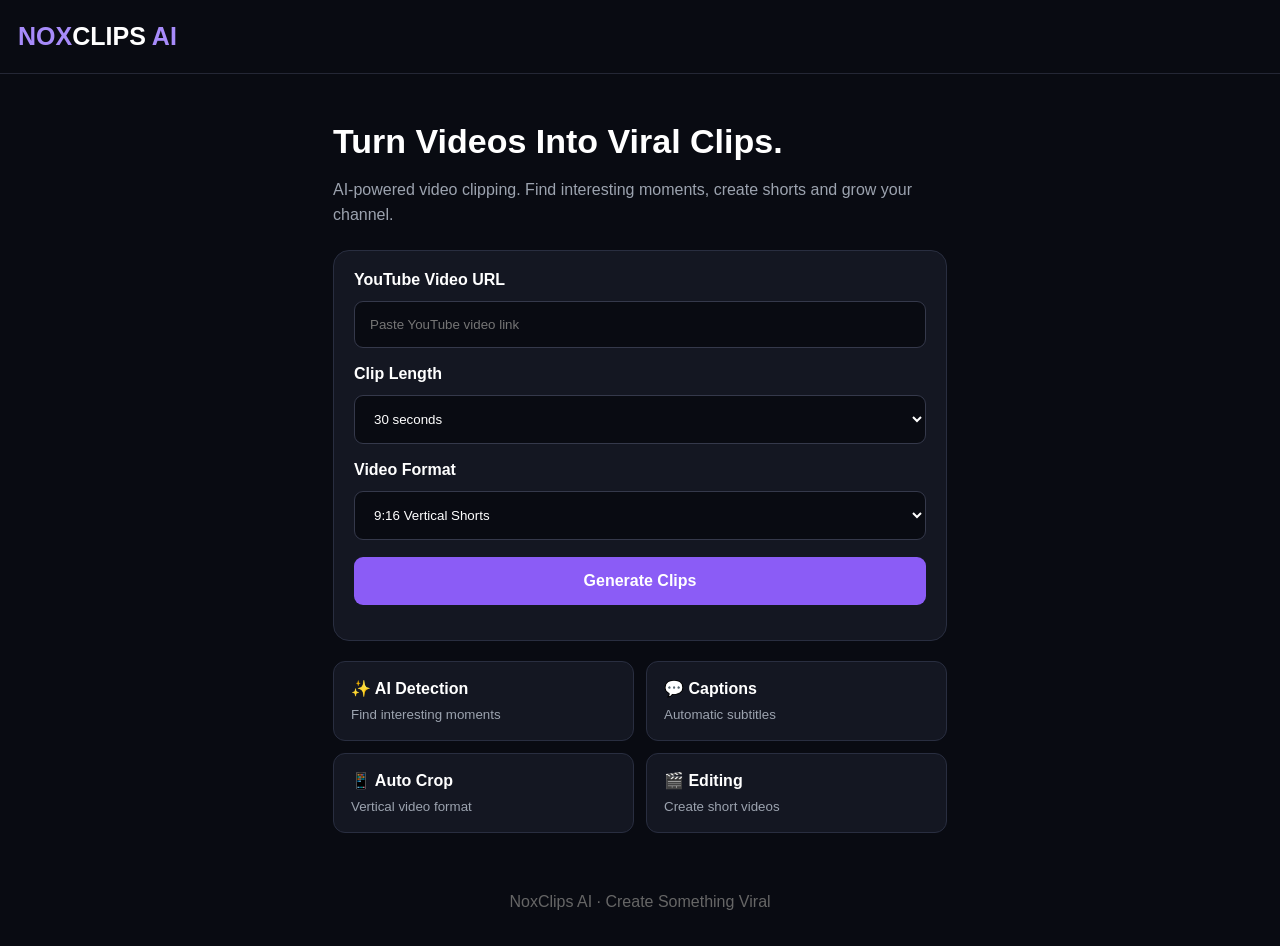
==== index.html @ 0de8fd4d "Create index.html" ====
<!DOCTYPE html>
<html lang="en">
<head>
<meta charset="UTF-8">
<meta name="viewport" content="width=device-width, initial-scale=1.0">
<title>NoxClips AI</title>
<style>
*{box-sizing:border-box}
body{margin:0;background:#090b12;color:#fff;font-family:Arial,sans-serif}
header{padding:22px 18px;border-bottom:1px solid #242735}
.logo{font-size:25px;font-weight:900;color:#a78bfa}
.logo span{color:white}
main{max-width:650px;margin:auto;padding:25px 18px}
h1{font-size:34px;margin-bottom:8px}
p{color:#9ca3af;line-height:1.6}
.card{background:#141722;border:1px solid #292e40;padding:20px;border-radius:16px;margin-top:22px}
label{display:block;margin-bottom:12px;font-weight:bold}
input,select{width:100%;padding:15px;background:#090b12;border:1px solid #35394b;border-radius:9px;color:white;margin-bottom:17px}
button{width:100%;padding:15px;border:0;border-radius:9px;background:#8b5cf6;color:white;font-size:16px;font-weight:bold}
button:active{opacity:.8}
.features{display:grid;grid-template-columns:1fr 1fr;gap:12px;margin-top:20px}
.feature{background:#141722;padding:17px;border-radius:12px;border:1px solid #292e40}
.feature b{display:block;margin-bottom:7px}
.feature small{color:#9ca3af}
#status{margin-top:15px;color:#a78bfa}
footer{text-align:center;color:#666;padding:35px}
</style>
</head>
<body>
<header><div class="logo">NOX<span>CLIPS</span> AI</div></header>
<main>
<h1>Turn Videos Into Viral Clips.</h1>
<p>AI-powered video clipping. Find interesting moments, create shorts and grow your channel.</p>

<div class="card">
<label>YouTube Video URL</label>
<input id="video" type="url" placeholder="Paste YouTube video link">

<label>Clip Length</label>
<select id="length">
<option>30 seconds</option>
<option>45 seconds</option>
<option>60 seconds</option>
<option>90 seconds</option>
</select>

<label>Video Format</label>
<select id="format">
<option>9:16 Vertical Shorts</option>
<option>16:9 Landscape</option>
<option>1:1 Square</option>
</select>

<button onclick="start()">Generate Clips</button>
<div id="status"></div>
</div>

<div class="features">
<div class="feature"><b>✨ AI Detection</b><small>Find interesting moments</small></div>
<div class="feature"><b>💬 Captions</b><small>Automatic subtitles</small></div>
<div class="feature"><b>📱 Auto Crop</b><small>Vertical video format</small></div>
<div class="feature"><b>🎬 Editing</b><small>Create short videos</small></div>
</div>
</main>
<footer>NoxClips AI · Create Something Viral</footer>
<script>
function start(){
let url=document.getElementById('video').value;
if(!url.trim()){
document.getElementById('status').innerText="Please paste a YouTube video link.";
return;
}
document.getElementById('status').innerText="Interface ready! Clipping engine needs to be connected next.";
}
</script>
</body>
</html>
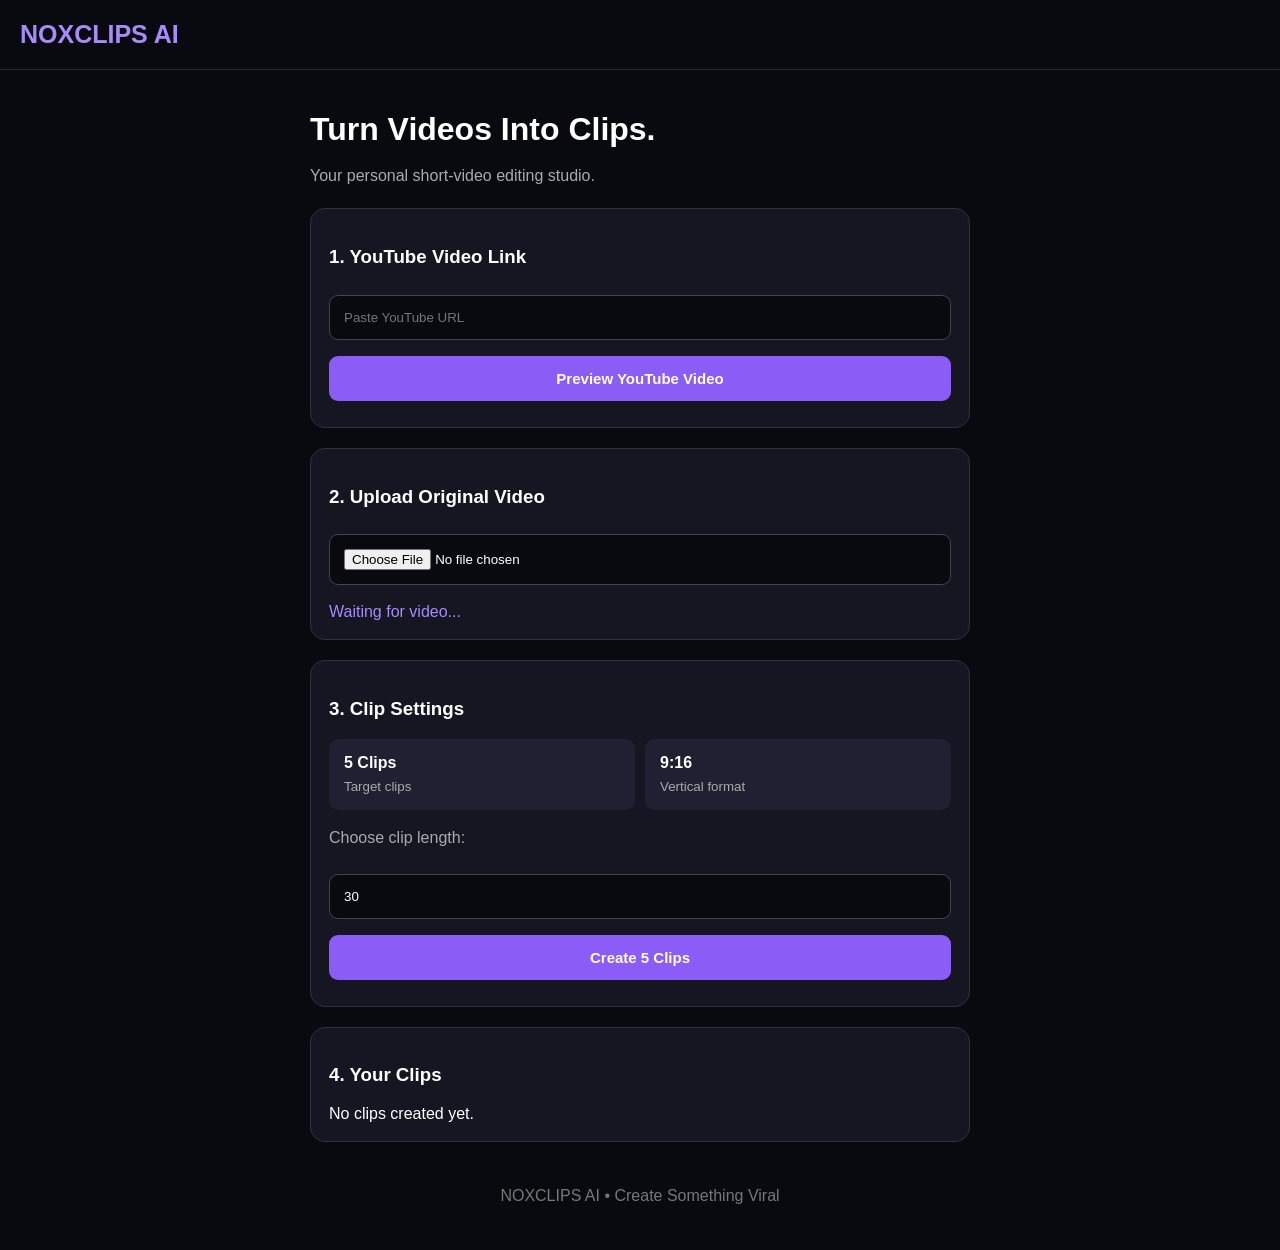
==== commit 6853766b: "Update index.html" ====
--- a/index.html
+++ b/index.html
@@ -3,75 +3,151 @@
 <html lang="en">
 <head>
 <meta charset="UTF-8">
-<meta name="viewport" content="width=device-width, initial-scale=1.0">
+<meta name="viewport" content="width=device-width,initial-scale=1">
 <title>NoxClips AI</title>
 <style>
 *{box-sizing:border-box}
-body{margin:0;background:#090b12;color:#fff;font-family:Arial,sans-serif}
-header{padding:22px 18px;border-bottom:1px solid #242735}
+body{margin:0;background:#090a10;color:white;font-family:Arial,sans-serif}
+header{padding:20px;border-bottom:1px solid #28283a}
 .logo{font-size:25px;font-weight:900;color:#a78bfa}
-.logo span{color:white}
-main{max-width:650px;margin:auto;padding:25px 18px}
-h1{font-size:34px;margin-bottom:8px}
-p{color:#9ca3af;line-height:1.6}
-.card{background:#141722;border:1px solid #292e40;padding:20px;border-radius:16px;margin-top:22px}
-label{display:block;margin-bottom:12px;font-weight:bold}
-input,select{width:100%;padding:15px;background:#090b12;border:1px solid #35394b;border-radius:9px;color:white;margin-bottom:17px}
-button{width:100%;padding:15px;border:0;border-radius:9px;background:#8b5cf6;color:white;font-size:16px;font-weight:bold}
-button:active{opacity:.8}
-.features{display:grid;grid-template-columns:1fr 1fr;gap:12px;margin-top:20px}
-.feature{background:#141722;padding:17px;border-radius:12px;border:1px solid #292e40}
-.feature b{display:block;margin-bottom:7px}
-.feature small{color:#9ca3af}
-#status{margin-top:15px;color:#a78bfa}
-footer{text-align:center;color:#666;padding:35px}
+main{max-width:700px;margin:auto;padding:20px}
+h1{font-size:32px;margin-bottom:5px}
+p{color:#aaa;line-height:1.5}
+.card{background:#151622;padding:18px;border:1px solid #303044;border-radius:15px;margin:20px 0}
+input,button{width:100%;padding:14px;border-radius:9px;margin:8px 0}
+input{background:#090a10;color:white;border:1px solid #444}
+button{background:#8b5cf6;color:white;border:0;font-size:15px;font-weight:bold}
+button:disabled{opacity:.4}
+video{width:100%;border-radius:12px;background:#000;margin-top:12px}
+.grid{display:grid;grid-template-columns:1fr 1fr;gap:10px}
+.stat{background:#202032;padding:15px;border-radius:10px}
+.stat b{display:block;margin-bottom:5px}
+#status{color:#a78bfa;margin-top:10px}
+#clips{display:grid;grid-template-columns:1fr 1fr;gap:12px}
+.clip{background:#202032;padding:12px;border-radius:10px}
+.clip video{aspect-ratio:9/16;object-fit:contain}
+small{color:#aaa}
+footer{text-align:center;color:#777;padding:25px}
 </style>
 </head>
 <body>
-<header><div class="logo">NOX<span>CLIPS</span> AI</div></header>
+<header><div class="logo">NOXCLIPS AI</div></header>
 <main>
-<h1>Turn Videos Into Viral Clips.</h1>
-<p>AI-powered video clipping. Find interesting moments, create shorts and grow your channel.</p>
+<h1>Turn Videos Into Clips.</h1>
+<p>Your personal short-video editing studio.</p>
 
 <div class="card">
-<label>YouTube Video URL</label>
-<input id="video" type="url" placeholder="Paste YouTube video link">
-
-<label>Clip Length</label>
-<select id="length">
-<option>30 seconds</option>
-<option>45 seconds</option>
-<option>60 seconds</option>
-<option>90 seconds</option>
-</select>
-
-<label>Video Format</label>
-<select id="format">
-<option>9:16 Vertical Shorts</option>
-<option>16:9 Landscape</option>
-<option>1:1 Square</option>
-</select>
-
-<button onclick="start()">Generate Clips</button>
-<div id="status"></div>
+<h3>1. YouTube Video Link</h3>
+<input id="yt" placeholder="Paste YouTube URL">
+<button onclick="previewYT()">Preview YouTube Video</button>
+<div id="ytpreview"></div>
 </div>
 
-<div class="features">
-<div class="feature"><b>✨ AI Detection</b><small>Find interesting moments</small></div>
-<div class="feature"><b>💬 Captions</b><small>Automatic subtitles</small></div>
-<div class="feature"><b>📱 Auto Crop</b><small>Vertical video format</small></div>
-<div class="feature"><b>🎬 Editing</b><small>Create short videos</small></div>
+<div class="card">
+<h3>2. Upload Original Video</h3>
+<input type="file" id="file" accept="video/*">
+<video id="source" controls hidden></video>
+<div id="status">Waiting for video...</div>
 </div>
+
+<div class="card">
+<h3>3. Clip Settings</h3>
+<div class="grid">
+<div class="stat"><b>5 Clips</b><small>Target clips</small></div>
+<div class="stat"><b>9:16</b><small>Vertical format</small></div>
+</div>
+<p>Choose clip length:</p>
+<input type="number" id="duration" value="30" min="5" max="180">
+<button onclick="makeClips()">Create 5 Clips</button>
+</div>
+
+<div class="card">
+<h3>4. Your Clips</h3>
+<div id="clips">No clips created yet.</div>
+</div>
+<footer>NOXCLIPS AI • Create Something Viral</footer>
 </main>
-<footer>NoxClips AI · Create Something Viral</footer>
 <script>
-function start(){
-let url=document.getElementById('video').value;
-if(!url.trim()){
-document.getElementById('status').innerText="Please paste a YouTube video link.";
-return;
+let video=document.getElementById('source');
+let videoURL=null;
+let jobs=[];
+
+function previewYT(){
+let url=document.getElementById('yt').value.trim();
+let match=url.match(/(?:youtu\.be\/|youtube\.com\/(?:watch\?v=|embed\/|shorts\/))([\w-]{11})/);
+if(!match){alert("Enter a valid YouTube link");return;}
+document.getElementById('ytpreview').innerHTML=
+'<iframe width="100%" height="220" src="https://www.youtube-nocookie.com/embed/'+match[1]+'" allowfullscreen></iframe>';
 }
-document.getElementById('status').innerText="Interface ready! Clipping engine needs to be connected next.";
+
+document.getElementById('file').addEventListener('change',e=>{
+let file=e.target.files[0];
+if(!file)return;
+if(videoURL)URL.revokeObjectURL(videoURL);
+videoURL=URL.createObjectURL(file);
+video.src=videoURL;
+video.hidden=false;
+document.getElementById('status').innerText="Video loaded: "+file.name;
+});
+
+function makeClips(){
+if(!videoURL){alert("Upload your original video first.");return;}
+let duration=Math.max(5,Math.min(180,Number(document.getElementById('duration').value)||30));
+video.addEventListener('loadedmetadata',()=>{
+let total=video.duration;
+if(!Number.isFinite(total)||total<=0){alert("Video duration unavailable.");return;}
+let clips=document.getElementById('clips');
+clips.innerHTML="";
+jobs=[];
+for(let i=0;i<5;i++){
+let start=Math.min(i*total/5,total);
+let end=Math.min(start+duration,total);
+if(end<=start)continue;
+let item=document.createElement('div');
+item.className='clip';
+let v=document.createElement('video');
+v.src=videoURL;
+v.controls=true;
+v.muted=true;
+v.addEventListener('loadedmetadata',()=>{v.currentTime=start;});
+let label=document.createElement('p');
+label.textContent="Clip "+(i+1)+" • "+start.toFixed(1)+"s to "+end.toFixed(1)+"s";
+let btn=document.createElement('button');
+btn.textContent="Export MP4";
+btn.onclick=()=>exportClip(start,end);
+item.append(v,label,btn);
+clips.append(item);
+jobs.push({start,end});
+}
+document.getElementById('status').innerText="Five clip sections selected. Choose Export MP4.";
+},{once:true});
+video.load();
+}
+
+async function exportClip(start,end){
+if(!window.MediaRecorder){alert("MP4 recording is not supported by this browser. Try Chrome.");return;}
+let stream=video.captureStream();
+let mime=["video/mp4;codecs=avc1","video/webm;codecs=vp9","video/webm"].find(t=>MediaRecorder.isTypeSupported(t));
+if(!mime){alert("Video export is not supported on this device.");return;}
+let recorder=new MediaRecorder(stream,{mimeType:mime});
+let chunks=[];
+recorder.ondataavailable=e=>{if(e.data.size)chunks.push(e.data)};
+recorder.onstop=()=>{
+let blob=new Blob(chunks,{type:mime});
+let url=URL.createObjectURL(blob);
+let a=document.createElement('a');
+a.href=url;
+a.download="NoxClip-"+Date.now()+(mime.includes("mp4")?".mp4":".webm");
+a.click();
+setTimeout(()=>URL.revokeObjectURL(url),30000);
+};
+video.currentTime=start;
+await new Promise(resolve=>video.addEventListener('seeked',resolve,{once:true}));
+recorder.start();
+video.play();
+let stop=()=>{if(recorder.state!=="inactive")recorder.stop();video.pause();video.removeEventListener('timeupdate',check);};
+let check=()=>{if(video.currentTime>=end)stop();};
+video.addEventListener('timeupdate',check);
 }
 </script>
 </body>
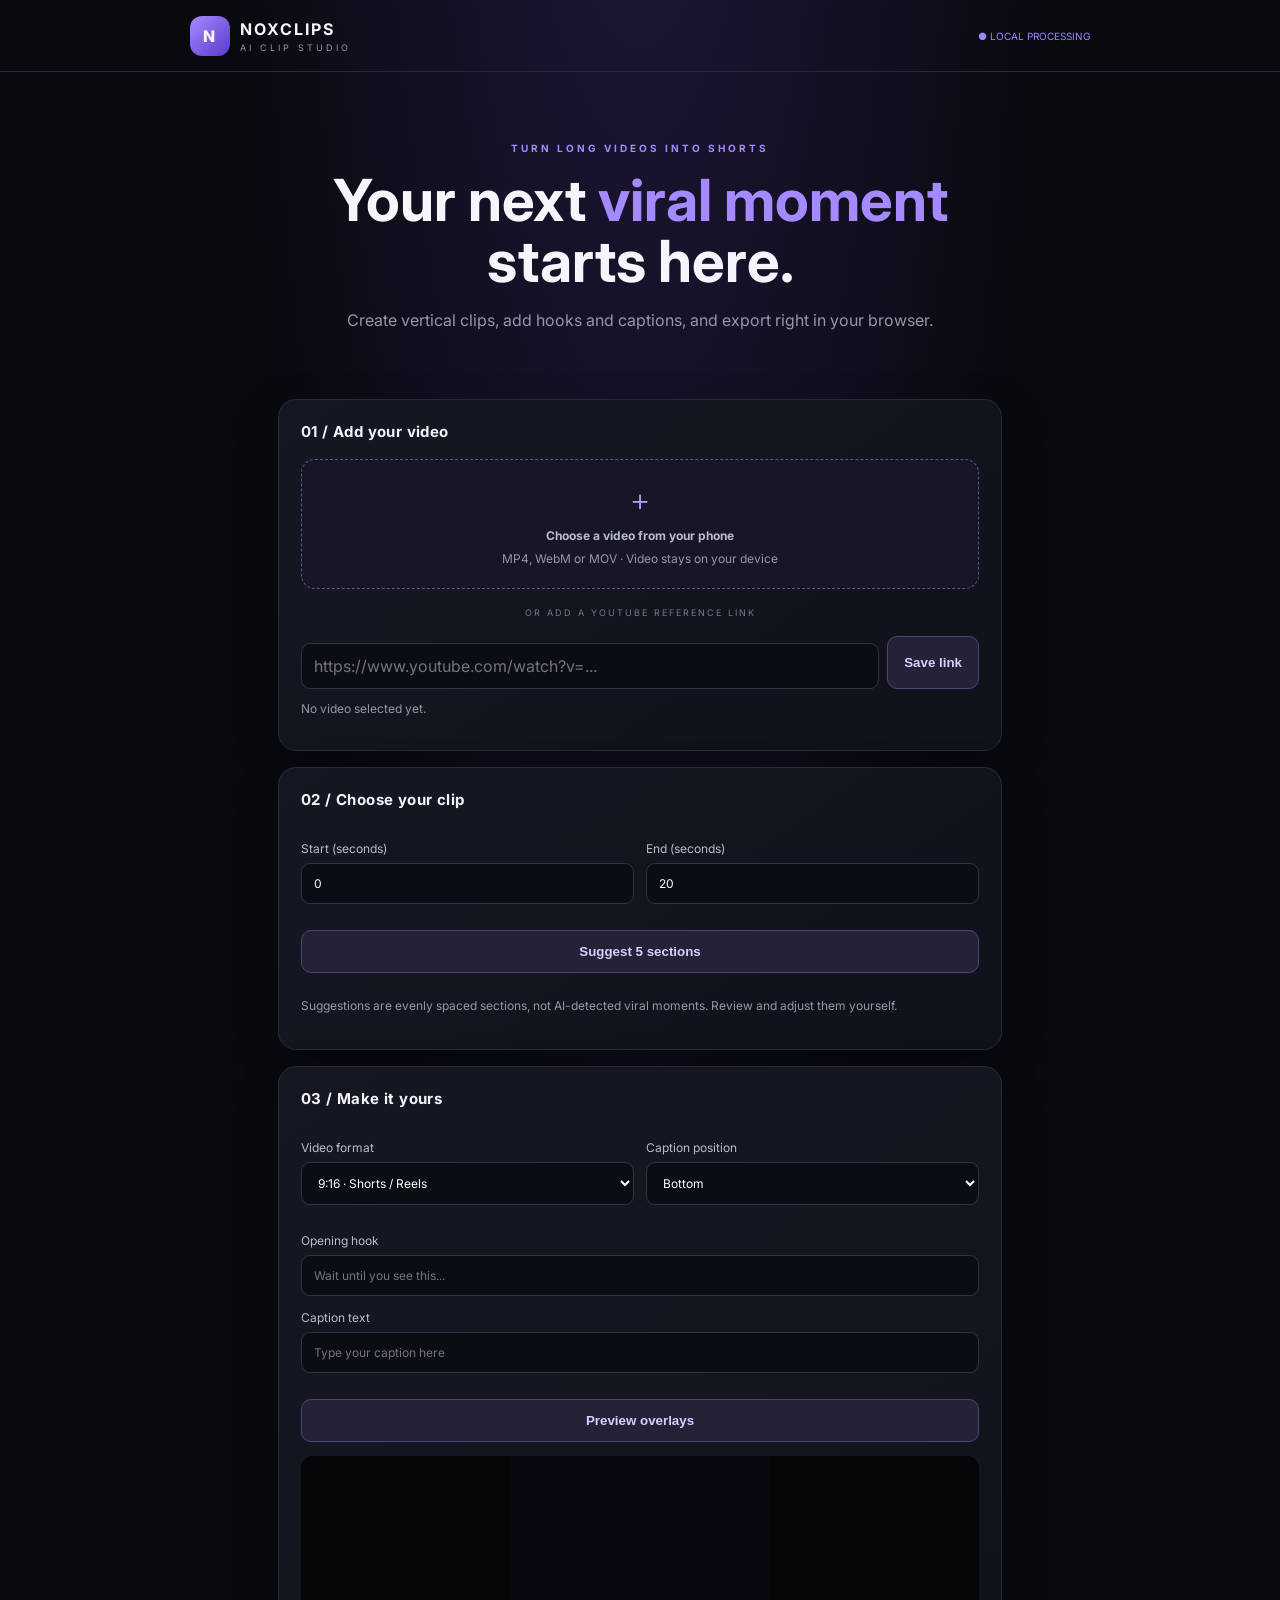
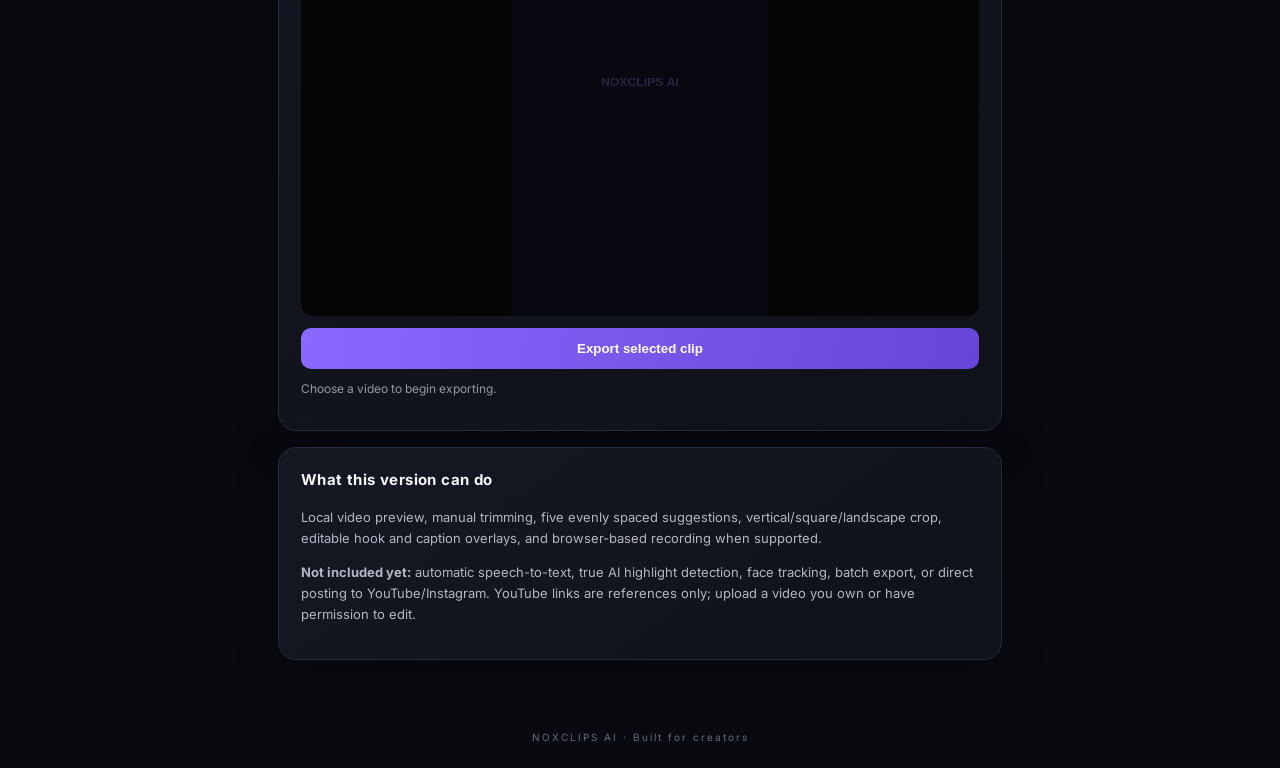
==== commit 645bfb83: "Add files via upload" ====
--- a/index.html
+++ b/index.html
@@ -1,154 +1,44 @@
-
-<!DOCTYPE html>
+<!doctype html>
 <html lang="en">
 <head>
-<meta charset="UTF-8">
-<meta name="viewport" content="width=device-width,initial-scale=1">
-<title>NoxClips AI</title>
-<style>
-*{box-sizing:border-box}
-body{margin:0;background:#090a10;color:white;font-family:Arial,sans-serif}
-header{padding:20px;border-bottom:1px solid #28283a}
-.logo{font-size:25px;font-weight:900;color:#a78bfa}
-main{max-width:700px;margin:auto;padding:20px}
-h1{font-size:32px;margin-bottom:5px}
-p{color:#aaa;line-height:1.5}
-.card{background:#151622;padding:18px;border:1px solid #303044;border-radius:15px;margin:20px 0}
-input,button{width:100%;padding:14px;border-radius:9px;margin:8px 0}
-input{background:#090a10;color:white;border:1px solid #444}
-button{background:#8b5cf6;color:white;border:0;font-size:15px;font-weight:bold}
-button:disabled{opacity:.4}
-video{width:100%;border-radius:12px;background:#000;margin-top:12px}
-.grid{display:grid;grid-template-columns:1fr 1fr;gap:10px}
-.stat{background:#202032;padding:15px;border-radius:10px}
-.stat b{display:block;margin-bottom:5px}
-#status{color:#a78bfa;margin-top:10px}
-#clips{display:grid;grid-template-columns:1fr 1fr;gap:12px}
-.clip{background:#202032;padding:12px;border-radius:10px}
-.clip video{aspect-ratio:9/16;object-fit:contain}
-small{color:#aaa}
-footer{text-align:center;color:#777;padding:25px}
-</style>
+  <meta charset="utf-8">
+  <meta name="viewport" content="width=device-width,initial-scale=1">
+  <title>NoxClips AI</title>
+  <link rel="stylesheet" href="styles.css">
 </head>
 <body>
-<header><div class="logo">NOXCLIPS AI</div></header>
-<main>
-<h1>Turn Videos Into Clips.</h1>
-<p>Your personal short-video editing studio.</p>
-
-<div class="card">
-<h3>1. YouTube Video Link</h3>
-<input id="yt" placeholder="Paste YouTube URL">
-<button onclick="previewYT()">Preview YouTube Video</button>
-<div id="ytpreview"></div>
-</div>
-
-<div class="card">
-<h3>2. Upload Original Video</h3>
-<input type="file" id="file" accept="video/*">
-<video id="source" controls hidden></video>
-<div id="status">Waiting for video...</div>
-</div>
-
-<div class="card">
-<h3>3. Clip Settings</h3>
-<div class="grid">
-<div class="stat"><b>5 Clips</b><small>Target clips</small></div>
-<div class="stat"><b>9:16</b><small>Vertical format</small></div>
-</div>
-<p>Choose clip length:</p>
-<input type="number" id="duration" value="30" min="5" max="180">
-<button onclick="makeClips()">Create 5 Clips</button>
-</div>
-
-<div class="card">
-<h3>4. Your Clips</h3>
-<div id="clips">No clips created yet.</div>
-</div>
-<footer>NOXCLIPS AI • Create Something Viral</footer>
-</main>
-<script>
-let video=document.getElementById('source');
-let videoURL=null;
-let jobs=[];
-
-function previewYT(){
-let url=document.getElementById('yt').value.trim();
-let match=url.match(/(?:youtu\.be\/|youtube\.com\/(?:watch\?v=|embed\/|shorts\/))([\w-]{11})/);
-if(!match){alert("Enter a valid YouTube link");return;}
-document.getElementById('ytpreview').innerHTML=
-'<iframe width="100%" height="220" src="https://www.youtube-nocookie.com/embed/'+match[1]+'" allowfullscreen></iframe>';
-}
-
-document.getElementById('file').addEventListener('change',e=>{
-let file=e.target.files[0];
-if(!file)return;
-if(videoURL)URL.revokeObjectURL(videoURL);
-videoURL=URL.createObjectURL(file);
-video.src=videoURL;
-video.hidden=false;
-document.getElementById('status').innerText="Video loaded: "+file.name;
-});
-
-function makeClips(){
-if(!videoURL){alert("Upload your original video first.");return;}
-let duration=Math.max(5,Math.min(180,Number(document.getElementById('duration').value)||30));
-video.addEventListener('loadedmetadata',()=>{
-let total=video.duration;
-if(!Number.isFinite(total)||total<=0){alert("Video duration unavailable.");return;}
-let clips=document.getElementById('clips');
-clips.innerHTML="";
-jobs=[];
-for(let i=0;i<5;i++){
-let start=Math.min(i*total/5,total);
-let end=Math.min(start+duration,total);
-if(end<=start)continue;
-let item=document.createElement('div');
-item.className='clip';
-let v=document.createElement('video');
-v.src=videoURL;
-v.controls=true;
-v.muted=true;
-v.addEventListener('loadedmetadata',()=>{v.currentTime=start;});
-let label=document.createElement('p');
-label.textContent="Clip "+(i+1)+" • "+start.toFixed(1)+"s to "+end.toFixed(1)+"s";
-let btn=document.createElement('button');
-btn.textContent="Export MP4";
-btn.onclick=()=>exportClip(start,end);
-item.append(v,label,btn);
-clips.append(item);
-jobs.push({start,end});
-}
-document.getElementById('status').innerText="Five clip sections selected. Choose Export MP4.";
-},{once:true});
-video.load();
-}
-
-async function exportClip(start,end){
-if(!window.MediaRecorder){alert("MP4 recording is not supported by this browser. Try Chrome.");return;}
-let stream=video.captureStream();
-let mime=["video/mp4;codecs=avc1","video/webm;codecs=vp9","video/webm"].find(t=>MediaRecorder.isTypeSupported(t));
-if(!mime){alert("Video export is not supported on this device.");return;}
-let recorder=new MediaRecorder(stream,{mimeType:mime});
-let chunks=[];
-recorder.ondataavailable=e=>{if(e.data.size)chunks.push(e.data)};
-recorder.onstop=()=>{
-let blob=new Blob(chunks,{type:mime});
-let url=URL.createObjectURL(blob);
-let a=document.createElement('a');
-a.href=url;
-a.download="NoxClip-"+Date.now()+(mime.includes("mp4")?".mp4":".webm");
-a.click();
-setTimeout(()=>URL.revokeObjectURL(url),30000);
-};
-video.currentTime=start;
-await new Promise(resolve=>video.addEventListener('seeked',resolve,{once:true}));
-recorder.start();
-video.play();
-let stop=()=>{if(recorder.state!=="inactive")recorder.stop();video.pause();video.removeEventListener('timeupdate',check);};
-let check=()=>{if(video.currentTime>=end)stop();};
-video.addEventListener('timeupdate',check);
-}
-</script>
+  <header class="top"><div class="brand"><span class="mark">N</span><div><b>NOXCLIPS</b><small>AI CLIP STUDIO</small></div></div><span class="local">● LOCAL PROCESSING</span></header>
+  <main>
+    <section class="hero"><p class="eyebrow">TURN LONG VIDEOS INTO SHORTS</p><h1>Your next <span>viral moment</span><br>starts here.</h1><p class="sub">Create vertical clips, add hooks and captions, and export right in your browser.</p></section>
+    <section class="panel">
+      <h2>01 / Add your video</h2>
+      <label class="upload" for="file"><span class="uploadicon">＋</span><b>Choose a video from your phone</b><small>MP4, WebM or MOV · Video stays on your device</small></label>
+      <input id="file" type="file" accept="video/*" hidden>
+      <div class="or">OR ADD A YOUTUBE REFERENCE LINK</div>
+      <div class="urlrow"><input id="yt" placeholder="https://www.youtube.com/watch?v=..." type="url"><button id="saveUrl" class="secondary">Save link</button></div>
+      <p id="status" class="status">No video selected yet.</p>
+      <video id="video" controls playsinline></video>
+    </section>
+    <section class="panel">
+      <h2>02 / Choose your clip</h2>
+      <div class="grid2"><label>Start (seconds)<input id="start" type="number" min="0" step=".1" value="0"></label><label>End (seconds)<input id="end" type="number" min="0" step=".1" value="20"></label></div>
+      <button id="suggest" class="secondary wide">Suggest 5 sections</button>
+      <div id="sections" class="sections"></div>
+      <p class="hint">Suggestions are evenly spaced sections, not AI-detected viral moments. Review and adjust them yourself.</p>
+    </section>
+    <section class="panel">
+      <h2>03 / Make it yours</h2>
+      <div class="grid2"><label>Video format<select id="ratio"><option value="9:16">9:16 · Shorts / Reels</option><option value="1:1">1:1 · Square</option><option value="16:9">16:9 · Landscape</option></select></label><label>Caption position<select id="captionPos"><option value="bottom">Bottom</option><option value="middle">Middle</option><option value="top">Top</option></select></label></div>
+      <label>Opening hook<input id="hook" maxlength="80" placeholder="Wait until you see this..."></label>
+      <label>Caption text<input id="caption" maxlength="140" placeholder="Type your caption here"></label>
+      <button id="preview" class="secondary wide">Preview overlays</button>
+      <canvas id="canvas" width="720" height="1280"></canvas>
+      <button id="export" class="primary wide">Export selected clip</button>
+      <p id="exportStatus" class="status">Choose a video to begin exporting.</p>
+    </section>
+    <section class="panel note"><h2>What this version can do</h2><p>Local video preview, manual trimming, five evenly spaced suggestions, vertical/square/landscape crop, editable hook and caption overlays, and browser-based recording when supported.</p><p><b>Not included yet:</b> automatic speech-to-text, true AI highlight detection, face tracking, batch export, or direct posting to YouTube/Instagram. YouTube links are references only; upload a video you own or have permission to edit.</p></section>
+  </main>
+  <footer>NOXCLIPS AI · Built for creators</footer>
+  <script src="app.js"></script>
 </body>
-</html>
+</html>
--- a/styles.css
+++ b/styles.css
@@ -0,0 +1,3 @@
+@import url('https://fonts.googleapis.com/css2?family=Inter:wght@400;500;600;700;800&display=swap');
+:root{color-scheme:dark;--bg:#090a10;--panel:#12141e;--line:#272a39;--muted:#9298aa;--purple:#9270ff;--white:#f5f5fb}
+*{box-sizing:border-box}body{margin:0;background:radial-gradient(ellipse at 50% -20%,#21183d 0,transparent 45%),var(--bg);color:var(--white);font-family:Inter,Arial,sans-serif}.top{height:72px;border-bottom:1px solid var(--line);display:flex;align-items:center;justify-content:space-between;padding:0 max(20px,calc((100% - 900px)/2))}.brand{display:flex;align-items:center;gap:10px;letter-spacing:2px}.brand small{display:block;color:var(--muted);font-size:9px;letter-spacing:3px;margin-top:3px}.mark{background:linear-gradient(135deg,#a58aff,#5a3acb);border-radius:12px;padding:10px 13px;font-weight:800}.local{font-size:10px;color:#9b8aff}main{max-width:760px;margin:auto;padding:30px 18px}.hero{text-align:center;padding:30px 0 34px}.eyebrow{font-size:10px;letter-spacing:3px;color:#a58aff;font-weight:700}.hero h1{font-size:clamp(36px,8vw,58px);line-height:1.05;margin:16px 0}.hero h1 span{color:#a58aff}.sub{color:var(--muted);line-height:1.6}.panel{background:linear-gradient(145deg,#151723,#10121a);border:1px solid var(--line);border-radius:18px;padding:22px;margin:16px 0;box-shadow:0 15px 45px #0003}.panel h2{font-size:15px;margin:0 0 18px;letter-spacing:.4px}.upload{border:1px dashed #62548d;border-radius:14px;min-height:130px;display:flex;align-items:center;justify-content:center;flex-direction:column;gap:8px;cursor:pointer;background:#171526}.uploadicon{font-size:28px;color:#b4a0ff}.upload small,.hint,.status{color:var(--muted);font-size:12px}.or{text-align:center;color:#74798b;font-size:9px;letter-spacing:2px;margin:18px 0}.urlrow{display:flex;gap:8px}.urlrow input{flex:1;min-width:0}.status{margin:12px 0}video{width:100%;max-height:420px;border-radius:12px;background:#050508;display:none;margin-top:12px}input,select{width:100%;background:#0b0d14;border:1px solid #303346;border-radius:9px;padding:12px;color:white;font:inherit;margin-top:7px;min-width:0}label{display:block;font-size:12px;color:#b9bdca;margin:14px 0}.grid2{display:grid;grid-template-columns:1fr 1fr;gap:12px}.primary,.secondary{border:0;border-radius:10px;padding:13px 16px;font-weight:700;cursor:pointer}.primary{background:linear-gradient(100deg,#8b68ff,#6745d6);color:white}.secondary{background:#252238;color:#d8ceff;border:1px solid #514477}.wide{width:100%;margin-top:12px}.sections{display:grid;grid-template-columns:repeat(5,1fr);gap:7px;margin-top:12px}.section{background:#1c1d2b;border:1px solid #34364a;border-radius:9px;padding:10px 4px;text-align:center;font-size:11px;cursor:pointer;color:#ddd}.section.active{border-color:#9a7cff;background:#292143}.hint{line-height:1.5}.note p{color:#b3b7c5;font-size:13px;line-height:1.6}canvas{display:block;width:100%;max-height:460px;object-fit:contain;background:#050508;border-radius:12px;margin-top:14px}footer{text-align:center;color:#656b7d;padding:25px;font-size:10px;letter-spacing:2px}@media(max-width:520px){.grid2{grid-template-columns:1fr}.top{padding:0 16px}.local{font-size:8px}.panel{padding:17px}.sections{grid-template-columns:repeat(3,1fr)}}
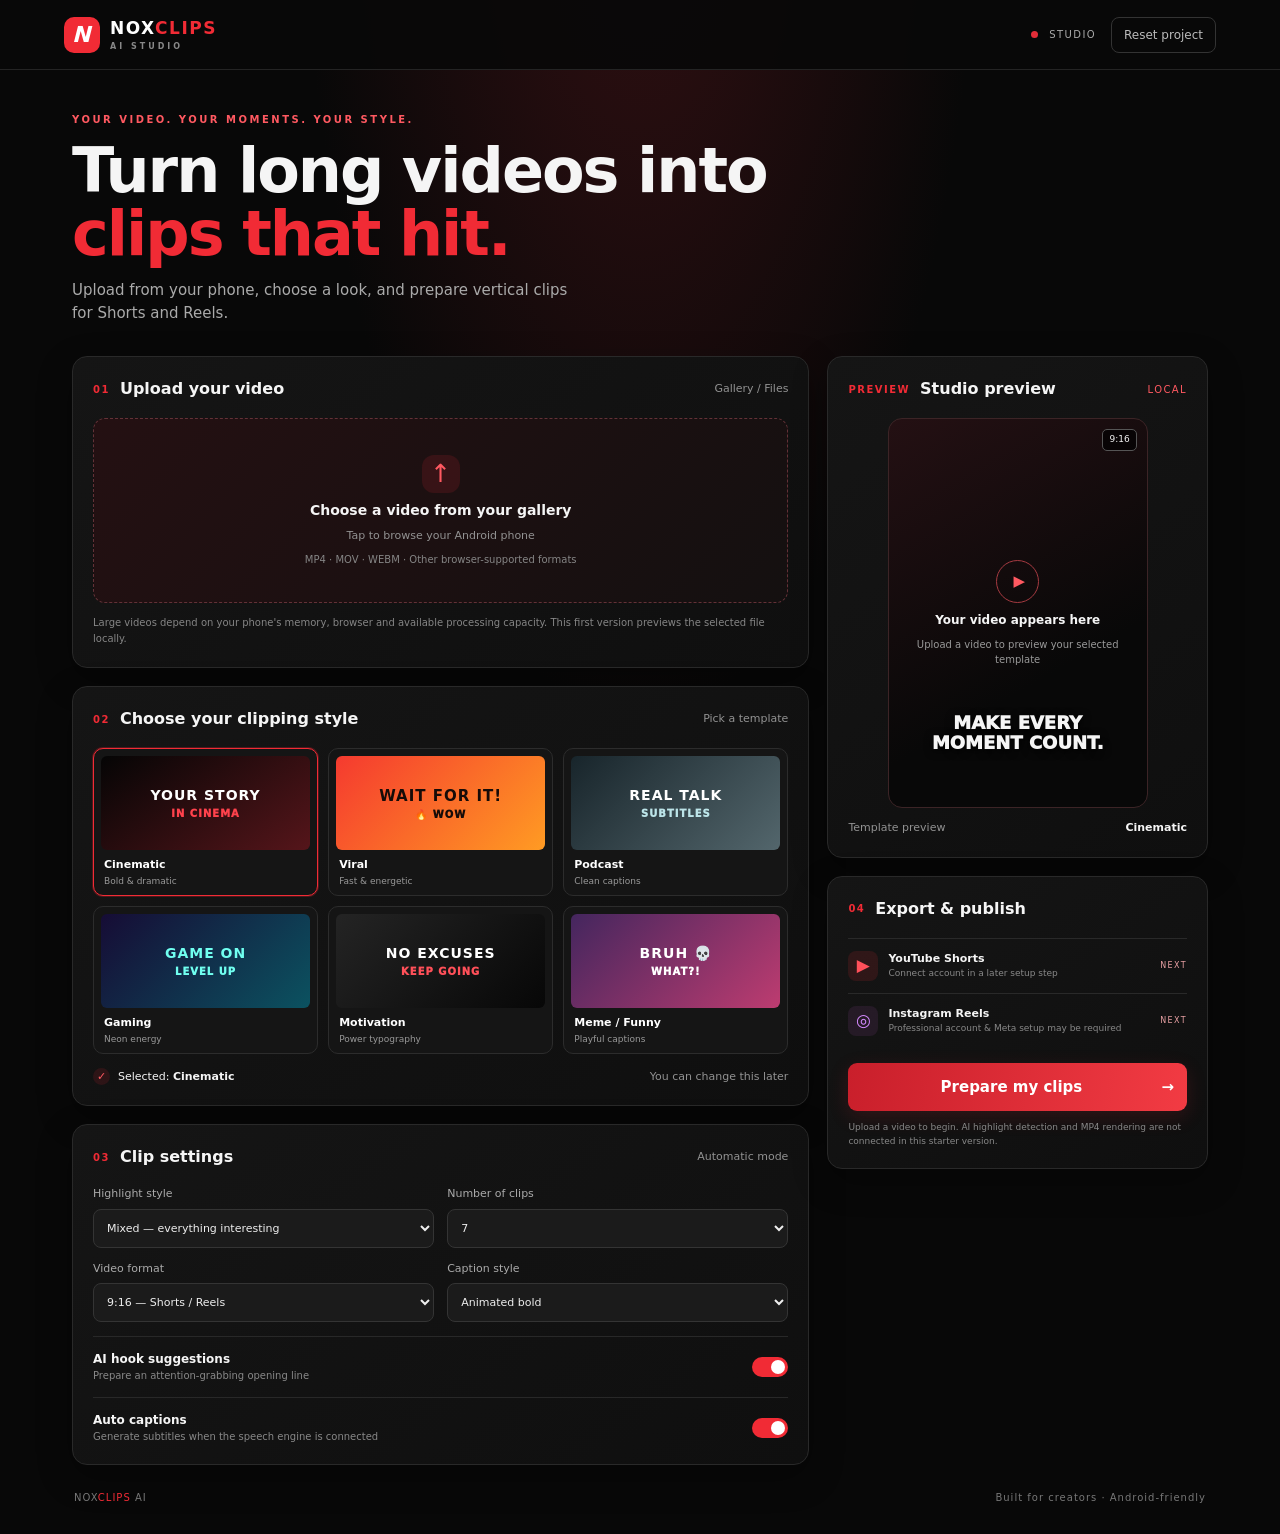
==== commit e86b33a6: "Add files via upload" ====
--- a/index.html
+++ b/index.html
@@ -2,43 +2,89 @@
 <html lang="en">
 <head>
   <meta charset="utf-8">
-  <meta name="viewport" content="width=device-width,initial-scale=1">
-  <title>NoxClips AI</title>
+  <meta name="viewport" content="width=device-width, initial-scale=1">
+  <meta name="theme-color" content="#090909">
+  <title>NoxClips AI — Create clips that hit</title>
   <link rel="stylesheet" href="styles.css">
 </head>
 <body>
-  <header class="top"><div class="brand"><span class="mark">N</span><div><b>NOXCLIPS</b><small>AI CLIP STUDIO</small></div></div><span class="local">● LOCAL PROCESSING</span></header>
-  <main>
-    <section class="hero"><p class="eyebrow">TURN LONG VIDEOS INTO SHORTS</p><h1>Your next <span>viral moment</span><br>starts here.</h1><p class="sub">Create vertical clips, add hooks and captions, and export right in your browser.</p></section>
-    <section class="panel">
-      <h2>01 / Add your video</h2>
-      <label class="upload" for="file"><span class="uploadicon">＋</span><b>Choose a video from your phone</b><small>MP4, WebM or MOV · Video stays on your device</small></label>
-      <input id="file" type="file" accept="video/*" hidden>
-      <div class="or">OR ADD A YOUTUBE REFERENCE LINK</div>
-      <div class="urlrow"><input id="yt" placeholder="https://www.youtube.com/watch?v=..." type="url"><button id="saveUrl" class="secondary">Save link</button></div>
-      <p id="status" class="status">No video selected yet.</p>
-      <video id="video" controls playsinline></video>
+  <header class="topbar">
+    <a class="brand" href="#"><span class="brand-mark">N</span><span>NOX<span class="red">CLIPS</span><small>AI STUDIO</small></span></a>
+    <div class="top-actions"><span class="status"><i></i> STUDIO</span><button class="ghost" id="resetBtn">Reset project</button></div>
+  </header>
+
+  <main class="shell">
+    <section class="hero">
+      <div class="eyebrow">YOUR VIDEO. YOUR MOMENTS. YOUR STYLE.</div>
+      <h1>Turn long videos into<br><span class="red">clips that hit.</span></h1>
+      <p>Upload from your phone, choose a look, and prepare vertical clips for Shorts and Reels.</p>
     </section>
-    <section class="panel">
-      <h2>02 / Choose your clip</h2>
-      <div class="grid2"><label>Start (seconds)<input id="start" type="number" min="0" step=".1" value="0"></label><label>End (seconds)<input id="end" type="number" min="0" step=".1" value="20"></label></div>
-      <button id="suggest" class="secondary wide">Suggest 5 sections</button>
-      <div id="sections" class="sections"></div>
-      <p class="hint">Suggestions are evenly spaced sections, not AI-detected viral moments. Review and adjust them yourself.</p>
+
+    <section class="workspace">
+      <div class="main-column">
+        <section class="panel upload-panel">
+          <div class="section-head"><div><span class="step">01</span><h2>Upload your video</h2></div><span class="muted">Gallery / Files</span></div>
+          <label class="dropzone" id="dropzone" for="videoInput">
+            <span class="upload-icon">↑</span>
+            <strong>Choose a video from your gallery</strong>
+            <span class="muted">Tap to browse your Android phone</span>
+            <span class="formats">MP4 · MOV · WEBM · Other browser-supported formats</span>
+            <input id="videoInput" type="file" accept="video/*">
+          </label>
+          <div class="file-info hidden" id="fileInfo"><span class="file-icon">▶</span><div><strong id="fileName">video.mp4</strong><small id="fileMeta">Ready to preview</small></div><button class="text-btn" id="removeVideo">Remove</button></div>
+          <p class="hint">Large videos depend on your phone's memory, browser and available processing capacity. This first version previews the selected file locally.</p>
+        </section>
+
+        <section class="panel">
+          <div class="section-head"><div><span class="step">02</span><h2>Choose your clipping style</h2></div><span class="muted">Pick a template</span></div>
+          <div class="template-grid">
+            <button class="template active" data-template="cinematic"><span class="template-art cinematic-art"><b>YOUR STORY</b><em>IN CINEMA</em></span><strong>Cinematic</strong><small>Bold & dramatic</small></button>
+            <button class="template" data-template="viral"><span class="template-art viral-art"><b>WAIT FOR IT!</b><em>🔥 WOW</em></span><strong>Viral</strong><small>Fast & energetic</small></button>
+            <button class="template" data-template="podcast"><span class="template-art podcast-art"><b>REAL TALK</b><em>SUBTITLES</em></span><strong>Podcast</strong><small>Clean captions</small></button>
+            <button class="template" data-template="gaming"><span class="template-art gaming-art"><b>GAME ON</b><em>LEVEL UP</em></span><strong>Gaming</strong><small>Neon energy</small></button>
+            <button class="template" data-template="motivation"><span class="template-art motivation-art"><b>NO EXCUSES</b><em>KEEP GOING</em></span><strong>Motivation</strong><small>Power typography</small></button>
+            <button class="template" data-template="meme"><span class="template-art meme-art"><b>BRUH 💀</b><em>WHAT?!</em></span><strong>Meme / Funny</strong><small>Playful captions</small></button>
+          </div>
+          <div class="selected-template"><span class="check">✓</span><span>Selected: <strong id="selectedTemplate">Cinematic</strong></span><span class="muted">You can change this later</span></div>
+        </section>
+
+        <section class="panel">
+          <div class="section-head"><div><span class="step">03</span><h2>Clip settings</h2></div><span class="muted">Automatic mode</span></div>
+          <div class="settings-grid">
+            <label class="setting"><span>Highlight style</span><select id="highlightStyle"><option>Mixed — everything interesting</option><option>Funny moments</option><option>Surprising moments</option><option>Emotional moments</option><option>Exciting moments</option></select></label>
+            <label class="setting"><span>Number of clips</span><select id="clipCount"><option>5</option><option selected>7</option><option>8</option><option>9</option><option>10</option></select></label>
+            <label class="setting"><span>Video format</span><select id="aspect"><option>9:16 — Shorts / Reels</option><option>1:1 — Square</option><option>16:9 — Landscape</option></select></label>
+            <label class="setting"><span>Caption style</span><select id="captionStyle"><option>Animated bold</option><option>Clean subtitles</option><option>Word-by-word</option><option>Minimal</option></select></label>
+          </div>
+          <div class="toggle-row"><div><strong>AI hook suggestions</strong><small>Prepare an attention-grabbing opening line</small></div><label class="switch"><input type="checkbox" checked><span></span></label></div>
+          <div class="toggle-row"><div><strong>Auto captions</strong><small>Generate subtitles when the speech engine is connected</small></div><label class="switch"><input type="checkbox" checked><span></span></label></div>
+        </section>
+      </div>
+
+      <aside class="side-column">
+        <section class="panel preview-panel">
+          <div class="section-head"><div><span class="step">PREVIEW</span><h2>Studio preview</h2></div><span class="live-dot">LOCAL</span></div>
+          <div class="preview-frame" id="previewFrame">
+            <video id="videoPreview" playsinline controls class="hidden"></video>
+            <div class="preview-placeholder" id="previewPlaceholder"><div class="play-symbol">▶</div><strong>Your video appears here</strong><small>Upload a video to preview your selected template</small></div>
+            <div class="caption-sample" id="captionSample">MAKE EVERY<br>MOMENT COUNT.</div>
+            <span class="ratio-tag">9:16</span>
+          </div>
+          <div class="preview-caption"><span class="muted">Template preview</span><strong id="previewTemplate">Cinematic</strong></div>
+        </section>
+
+        <section class="panel publish-panel">
+          <div class="section-head"><div><span class="step">04</span><h2>Export & publish</h2></div></div>
+          <div class="publish-option"><span class="platform yt">▶</span><div><strong>YouTube Shorts</strong><small>Connect account in a later setup step</small></div><span class="coming">NEXT</span></div>
+          <div class="publish-option"><span class="platform ig">◎</span><div><strong>Instagram Reels</strong><small>Professional account & Meta setup may be required</small></div><span class="coming">NEXT</span></div>
+          <button class="primary-btn" id="createBtn">Prepare my clips <span>→</span></button>
+          <p class="small-note" id="createNote">Upload a video to begin. AI highlight detection and MP4 rendering are not connected in this starter version.</p>
+        </section>
+      </aside>
     </section>
-    <section class="panel">
-      <h2>03 / Make it yours</h2>
-      <div class="grid2"><label>Video format<select id="ratio"><option value="9:16">9:16 · Shorts / Reels</option><option value="1:1">1:1 · Square</option><option value="16:9">16:9 · Landscape</option></select></label><label>Caption position<select id="captionPos"><option value="bottom">Bottom</option><option value="middle">Middle</option><option value="top">Top</option></select></label></div>
-      <label>Opening hook<input id="hook" maxlength="80" placeholder="Wait until you see this..."></label>
-      <label>Caption text<input id="caption" maxlength="140" placeholder="Type your caption here"></label>
-      <button id="preview" class="secondary wide">Preview overlays</button>
-      <canvas id="canvas" width="720" height="1280"></canvas>
-      <button id="export" class="primary wide">Export selected clip</button>
-      <p id="exportStatus" class="status">Choose a video to begin exporting.</p>
-    </section>
-    <section class="panel note"><h2>What this version can do</h2><p>Local video preview, manual trimming, five evenly spaced suggestions, vertical/square/landscape crop, editable hook and caption overlays, and browser-based recording when supported.</p><p><b>Not included yet:</b> automatic speech-to-text, true AI highlight detection, face tracking, batch export, or direct posting to YouTube/Instagram. YouTube links are references only; upload a video you own or have permission to edit.</p></section>
+    <footer><span>NOX<span class="red">CLIPS</span> AI</span><span>Built for creators · Android-friendly</span></footer>
   </main>
-  <footer>NOXCLIPS AI · Built for creators</footer>
+  <div class="toast" id="toast" role="status"></div>
   <script src="app.js"></script>
 </body>
 </html>
--- a/styles.css
+++ b/styles.css
@@ -1,3 +1,9 @@
-@import url('https://fonts.googleapis.com/css2?family=Inter:wght@400;500;600;700;800&display=swap');
-:root{color-scheme:dark;--bg:#090a10;--panel:#12141e;--line:#272a39;--muted:#9298aa;--purple:#9270ff;--white:#f5f5fb}
-*{box-sizing:border-box}body{margin:0;background:radial-gradient(ellipse at 50% -20%,#21183d 0,transparent 45%),var(--bg);color:var(--white);font-family:Inter,Arial,sans-serif}.top{height:72px;border-bottom:1px solid var(--line);display:flex;align-items:center;justify-content:space-between;padding:0 max(20px,calc((100% - 900px)/2))}.brand{display:flex;align-items:center;gap:10px;letter-spacing:2px}.brand small{display:block;color:var(--muted);font-size:9px;letter-spacing:3px;margin-top:3px}.mark{background:linear-gradient(135deg,#a58aff,#5a3acb);border-radius:12px;padding:10px 13px;font-weight:800}.local{font-size:10px;color:#9b8aff}main{max-width:760px;margin:auto;padding:30px 18px}.hero{text-align:center;padding:30px 0 34px}.eyebrow{font-size:10px;letter-spacing:3px;color:#a58aff;font-weight:700}.hero h1{font-size:clamp(36px,8vw,58px);line-height:1.05;margin:16px 0}.hero h1 span{color:#a58aff}.sub{color:var(--muted);line-height:1.6}.panel{background:linear-gradient(145deg,#151723,#10121a);border:1px solid var(--line);border-radius:18px;padding:22px;margin:16px 0;box-shadow:0 15px 45px #0003}.panel h2{font-size:15px;margin:0 0 18px;letter-spacing:.4px}.upload{border:1px dashed #62548d;border-radius:14px;min-height:130px;display:flex;align-items:center;justify-content:center;flex-direction:column;gap:8px;cursor:pointer;background:#171526}.uploadicon{font-size:28px;color:#b4a0ff}.upload small,.hint,.status{color:var(--muted);font-size:12px}.or{text-align:center;color:#74798b;font-size:9px;letter-spacing:2px;margin:18px 0}.urlrow{display:flex;gap:8px}.urlrow input{flex:1;min-width:0}.status{margin:12px 0}video{width:100%;max-height:420px;border-radius:12px;background:#050508;display:none;margin-top:12px}input,select{width:100%;background:#0b0d14;border:1px solid #303346;border-radius:9px;padding:12px;color:white;font:inherit;margin-top:7px;min-width:0}label{display:block;font-size:12px;color:#b9bdca;margin:14px 0}.grid2{display:grid;grid-template-columns:1fr 1fr;gap:12px}.primary,.secondary{border:0;border-radius:10px;padding:13px 16px;font-weight:700;cursor:pointer}.primary{background:linear-gradient(100deg,#8b68ff,#6745d6);color:white}.secondary{background:#252238;color:#d8ceff;border:1px solid #514477}.wide{width:100%;margin-top:12px}.sections{display:grid;grid-template-columns:repeat(5,1fr);gap:7px;margin-top:12px}.section{background:#1c1d2b;border:1px solid #34364a;border-radius:9px;padding:10px 4px;text-align:center;font-size:11px;cursor:pointer;color:#ddd}.section.active{border-color:#9a7cff;background:#292143}.hint{line-height:1.5}.note p{color:#b3b7c5;font-size:13px;line-height:1.6}canvas{display:block;width:100%;max-height:460px;object-fit:contain;background:#050508;border-radius:12px;margin-top:14px}footer{text-align:center;color:#656b7d;padding:25px;font-size:10px;letter-spacing:2px}@media(max-width:520px){.grid2{grid-template-columns:1fr}.top{padding:0 16px}.local{font-size:8px}.panel{padding:17px}.sections{grid-template-columns:repeat(3,1fr)}}+:root{--bg:#080808;--panel:#111;--panel2:#171717;--line:#292929;--red:#f12b35;--text:#f5f5f5;--muted:#929292}
+*{box-sizing:border-box}body{margin:0;background:radial-gradient(ellipse at 50% -15%,#351013 0,transparent 38%),var(--bg);color:var(--text);font:15px/1.5 Inter,system-ui,Arial,sans-serif}
+button,select{font:inherit}.topbar{height:70px;border-bottom:1px solid #242424;display:flex;align-items:center;justify-content:space-between;padding:0 max(5vw,18px);background:#090909eF;position:sticky;top:0;z-index:5}
+.brand{display:flex;gap:10px;align-items:center;text-decoration:none;color:white;font-weight:900;letter-spacing:1.5px;font-size:17px}.brand small{display:block;color:#888;font-size:8px;letter-spacing:3px}.brand-mark{display:grid;place-items:center;width:36px;height:36px;background:var(--red);border-radius:10px;font-size:22px;font-style:italic}.red{color:var(--red)}.top-actions{display:flex;align-items:center;gap:15px}.status,.coming,.live-dot{font-size:10px;letter-spacing:1.4px;color:#aaa}.status i,.live-dot:before{display:inline-block;width:7px;height:7px;background:#e32d38;border-radius:50%;margin-right:7px}.ghost{background:none;border:1px solid #333;color:#bbb;border-radius:8px;padding:8px 12px;font-size:12px}
+.shell{max-width:1180px;margin:auto;padding:42px 22px 24px}.hero{margin:0 0 32px}.eyebrow{color:#ff5961;font-size:10px;letter-spacing:2.5px;font-weight:800}.hero h1{font-size:clamp(36px,6vw,62px);line-height:1.02;letter-spacing:-2px;margin:12px 0}.hero p{color:#aaa;max-width:520px;margin:14px 0 0}.workspace{display:grid;grid-template-columns:minmax(0,1.55fr) minmax(280px,.8fr);gap:18px;align-items:start}.main-column,.side-column{display:grid;gap:18px}.panel{background:linear-gradient(145deg,#151515,#0f0f0f);border:1px solid var(--line);border-radius:15px;padding:20px;box-shadow:0 12px 35px #0005}.section-head{display:flex;align-items:center;justify-content:space-between;margin-bottom:17px}.section-head>div{display:flex;align-items:center;gap:10px}.section-head h2{font-size:16px;margin:0}.step{color:var(--red);font-size:10px;font-weight:900;letter-spacing:1.5px}.muted{color:var(--muted);font-size:11px}.dropzone{min-height:185px;border:1px dashed #633137;border-radius:12px;background:linear-gradient(135deg,#241012,#141010);display:flex;align-items:center;justify-content:center;flex-direction:column;gap:7px;cursor:pointer;text-align:center;padding:20px}.dropzone:active{border-color:var(--red);background:#271114}.upload-icon{width:38px;height:38px;border-radius:12px;background:#e9273522;color:#ff5961;display:grid;place-items:center;font-size:25px}.dropzone strong{font-size:14px}.formats,.hint{font-size:10px;color:#858585}.dropzone input{display:none}.hint{margin:12px 0 0;line-height:1.6}.file-info{display:flex;align-items:center;gap:12px;margin-top:12px;background:#1a1a1a;border:1px solid #333;border-radius:9px;padding:11px}.file-info div{min-width:0;flex:1}.file-info strong,.file-info small{display:block;overflow:hidden;text-overflow:ellipsis;white-space:nowrap}.file-info strong{font-size:12px}.file-info small{font-size:10px;color:#999}.file-icon{color:#ff4c55}.text-btn{border:0;background:none;color:#ff5961;font-size:11px}.hidden{display:none!important}
+.template-grid{display:grid;grid-template-columns:repeat(3,minmax(0,1fr));gap:10px}.template{border:1px solid #2c2c2c;background:#151515;border-radius:10px;padding:7px;text-align:left;color:white;cursor:pointer;min-width:0}.template.active{border:1px solid var(--red);box-shadow:0 0 0 1px #f12b3540}.template-art{height:94px;border-radius:6px;display:flex;align-items:center;justify-content:center;flex-direction:column;text-align:center;overflow:hidden;position:relative;font-weight:1000;letter-spacing:1px}.template-art b{font-size:14px}.template-art em{font-size:10px;font-style:normal}.cinematic-art{background:linear-gradient(145deg,#050505,#55151a)}.cinematic-art b{color:white}.cinematic-art em{color:#ff424c}.viral-art{background:linear-gradient(135deg,#f53a2f,#ff9b23);color:#160b08;transform:none}.viral-art b{font-size:15px}.podcast-art{background:linear-gradient(135deg,#18252b,#53666c)}.podcast-art em{color:#bce4e8}.gaming-art{background:linear-gradient(135deg,#160c35,#0b5260);color:#70fff0}.motivation-art{background:linear-gradient(135deg,#242424,#070707);color:#fff}.motivation-art em{color:#ff5059}.meme-art{background:linear-gradient(135deg,#44265e,#bd3c70);color:#fff}.template strong,.template small{display:block;margin:7px 3px 0}.template strong{font-size:11px}.template small{font-size:9px;color:#999;margin-top:1px}.selected-template{display:flex;align-items:center;gap:8px;margin-top:14px;font-size:11px}.selected-template .muted{margin-left:auto}.check{background:#f12b3520;color:#ff5961;border-radius:50%;width:17px;height:17px;text-align:center;line-height:17px}
+.settings-grid{display:grid;grid-template-columns:1fr 1fr;gap:13px}.setting span{display:block;color:#aaa;font-size:11px;margin-bottom:6px}.setting select{width:100%;background:#1b1b1b;border:1px solid #343434;border-radius:8px;color:#eee;padding:11px 9px;font-size:11px;outline:none}.toggle-row{display:flex;align-items:center;justify-content:space-between;border-top:1px solid #282828;padding-top:13px;margin-top:14px}.toggle-row strong,.toggle-row small{display:block}.toggle-row strong{font-size:12px}.toggle-row small{color:#888;font-size:10px}.switch{position:relative;width:36px;height:20px}.switch input{opacity:0;width:0;height:0}.switch span{position:absolute;inset:0;background:#444;border-radius:20px;cursor:pointer}.switch span:before{content:"";position:absolute;width:14px;height:14px;left:3px;top:3px;background:white;border-radius:50%;transition:.2s}.switch input:checked+span{background:var(--red)}.switch input:checked+span:before{transform:translateX(16px)}
+.preview-frame{height:390px;max-width:260px;margin:0 auto;background:linear-gradient(150deg,#241013,#080808 65%);border:1px solid #3c2426;border-radius:14px;position:relative;overflow:hidden;display:flex;align-items:center;justify-content:center}.preview-frame video{width:100%;height:100%;object-fit:contain;background:#000}.preview-placeholder{text-align:center;padding:18px;display:flex;align-items:center;flex-direction:column;gap:8px}.preview-placeholder strong{font-size:12px}.preview-placeholder small{font-size:10px;color:#999}.play-symbol{width:43px;height:43px;border:1px solid #a53a41;color:#ff5961;border-radius:50%;display:grid;place-items:center;padding-left:3px}.caption-sample{position:absolute;bottom:55px;text-align:center;font-size:18px;font-weight:1000;line-height:1.1;text-shadow:0 2px 8px #000;pointer-events:none}.ratio-tag{position:absolute;top:10px;right:10px;background:#000a;border:1px solid #555;border-radius:5px;padding:3px 6px;font-size:9px}.preview-caption{display:flex;justify-content:space-between;margin-top:12px;font-size:11px}.live-dot{color:#ff5961}.publish-option{display:flex;align-items:center;gap:10px;padding:12px 0;border-top:1px solid #292929}.platform{width:30px;height:30px;border-radius:8px;display:grid;place-items:center;font-size:17px}.yt{background:#e52d3822;color:#ff505a}.ig{background:#9a48a522;color:#d58aff}.publish-option div{flex:1}.publish-option strong,.publish-option small{display:block}.publish-option strong{font-size:11px}.publish-option small{font-size:9px;color:#888}.coming{font-size:8px;color:#eaa2a5}.primary-btn{width:100%;border:0;border-radius:9px;background:linear-gradient(100deg,#c91f2b,#f23b43);color:white;font-weight:800;padding:13px;margin-top:15px;box-shadow:0 6px 20px #f12b3525;cursor:pointer}.primary-btn span{float:right}.small-note{font-size:9px;line-height:1.5;color:#888;margin:10px 0 0}footer{display:flex;justify-content:space-between;color:#777;font-size:10px;letter-spacing:1px;padding:25px 2px 5px}.toast{position:fixed;bottom:20px;left:50%;transform:translate(-50%,20px);opacity:0;background:#242424;border:1px solid #555;padding:11px 16px;border-radius:9px;font-size:12px;transition:.25s;z-index:10}.toast.show{opacity:1;transform:translate(-50%,0)}
+@media(max-width:800px){.workspace{grid-template-columns:1fr}.side-column{grid-template-columns:1fr 1fr}.preview-panel{grid-row:span 2}.preview-frame{height:340px}}@media(max-width:560px){.shell{padding:28px 13px 18px}.topbar{padding:0 14px}.status{display:none}.hero h1{font-size:42px}.panel{padding:15px}.template-grid{grid-template-columns:repeat(2,minmax(0,1fr))}.template-art{height:105px}.side-column{grid-template-columns:1fr}.preview-panel{grid-row:auto}.preview-frame{height:390px}.selected-template .muted{display:none}footer{font-size:8px}}
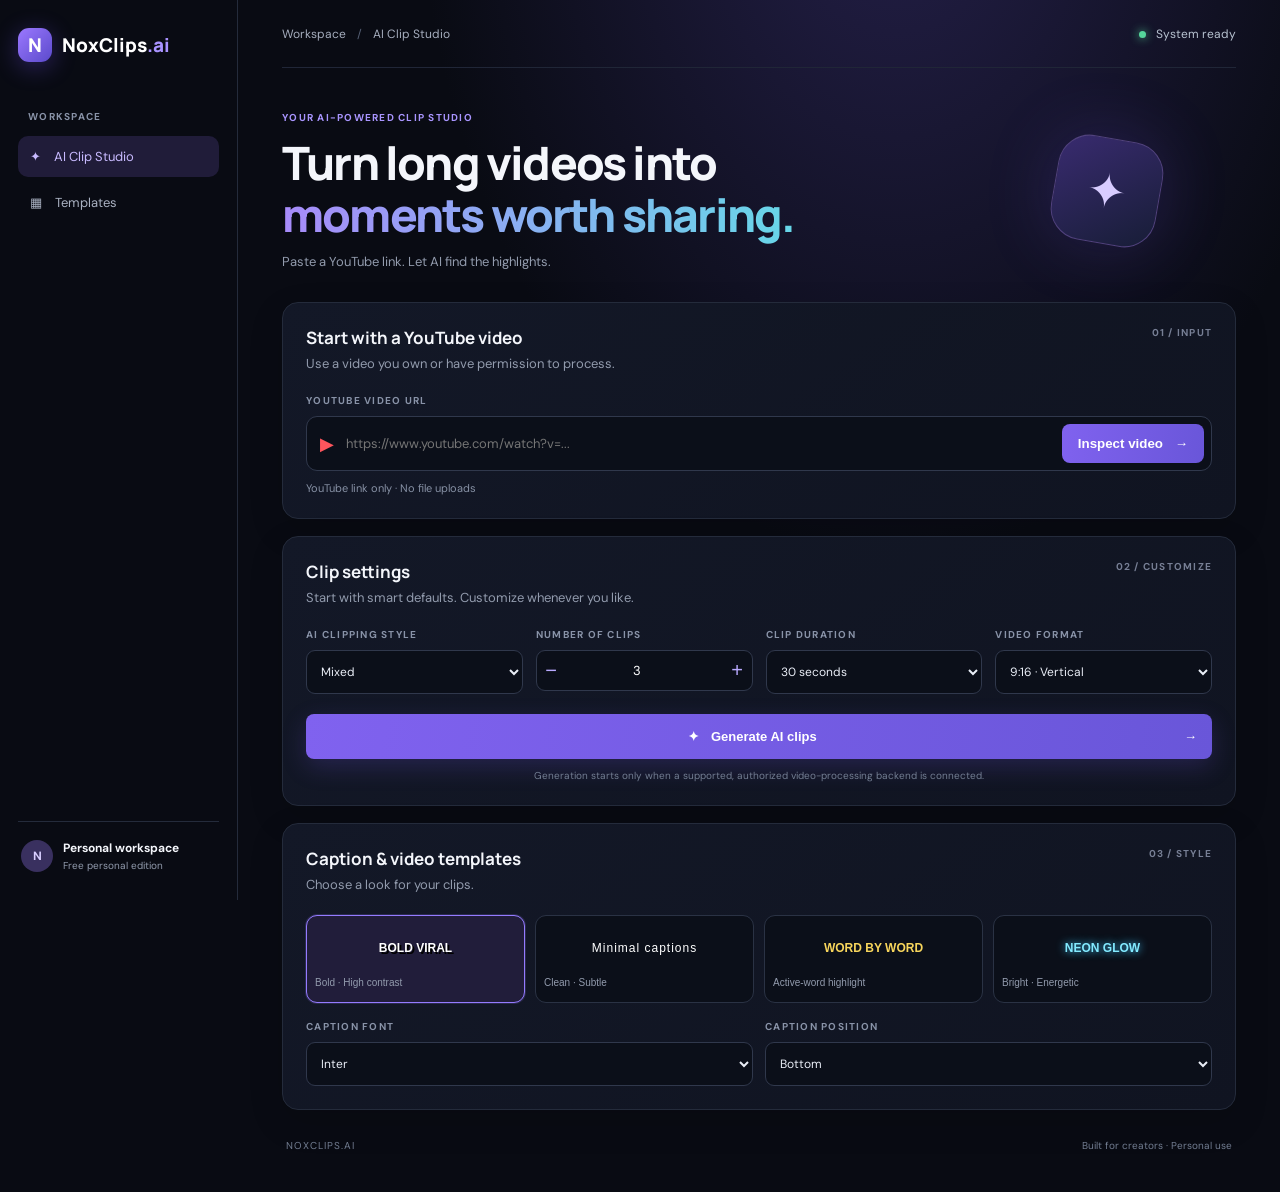
==== commit f50fb8c7: "Add files via upload" ====
--- a/index.html
+++ b/index.html
@@ -1,90 +1,57 @@
 <!doctype html>
 <html lang="en">
 <head>
-  <meta charset="utf-8">
-  <meta name="viewport" content="width=device-width, initial-scale=1">
-  <meta name="theme-color" content="#090909">
-  <title>NoxClips AI — Create clips that hit</title>
-  <link rel="stylesheet" href="styles.css">
+  <meta charset="UTF-8">
+  <meta name="viewport" content="width=device-width, initial-scale=1.0">
+  <meta name="theme-color" content="#090b13">
+  <title>NoxClips.ai — AI Clip Studio</title>
+  <link rel="stylesheet" href="style.css">
 </head>
 <body>
-  <header class="topbar">
-    <a class="brand" href="#"><span class="brand-mark">N</span><span>NOX<span class="red">CLIPS</span><small>AI STUDIO</small></span></a>
-    <div class="top-actions"><span class="status"><i></i> STUDIO</span><button class="ghost" id="resetBtn">Reset project</button></div>
-  </header>
-
-  <main class="shell">
-    <section class="hero">
-      <div class="eyebrow">YOUR VIDEO. YOUR MOMENTS. YOUR STYLE.</div>
-      <h1>Turn long videos into<br><span class="red">clips that hit.</span></h1>
-      <p>Upload from your phone, choose a look, and prepare vertical clips for Shorts and Reels.</p>
-    </section>
-
-    <section class="workspace">
-      <div class="main-column">
-        <section class="panel upload-panel">
-          <div class="section-head"><div><span class="step">01</span><h2>Upload your video</h2></div><span class="muted">Gallery / Files</span></div>
-          <label class="dropzone" id="dropzone" for="videoInput">
-            <span class="upload-icon">↑</span>
-            <strong>Choose a video from your gallery</strong>
-            <span class="muted">Tap to browse your Android phone</span>
-            <span class="formats">MP4 · MOV · WEBM · Other browser-supported formats</span>
-            <input id="videoInput" type="file" accept="video/*">
-          </label>
-          <div class="file-info hidden" id="fileInfo"><span class="file-icon">▶</span><div><strong id="fileName">video.mp4</strong><small id="fileMeta">Ready to preview</small></div><button class="text-btn" id="removeVideo">Remove</button></div>
-          <p class="hint">Large videos depend on your phone's memory, browser and available processing capacity. This first version previews the selected file locally.</p>
-        </section>
-
-        <section class="panel">
-          <div class="section-head"><div><span class="step">02</span><h2>Choose your clipping style</h2></div><span class="muted">Pick a template</span></div>
-          <div class="template-grid">
-            <button class="template active" data-template="cinematic"><span class="template-art cinematic-art"><b>YOUR STORY</b><em>IN CINEMA</em></span><strong>Cinematic</strong><small>Bold & dramatic</small></button>
-            <button class="template" data-template="viral"><span class="template-art viral-art"><b>WAIT FOR IT!</b><em>🔥 WOW</em></span><strong>Viral</strong><small>Fast & energetic</small></button>
-            <button class="template" data-template="podcast"><span class="template-art podcast-art"><b>REAL TALK</b><em>SUBTITLES</em></span><strong>Podcast</strong><small>Clean captions</small></button>
-            <button class="template" data-template="gaming"><span class="template-art gaming-art"><b>GAME ON</b><em>LEVEL UP</em></span><strong>Gaming</strong><small>Neon energy</small></button>
-            <button class="template" data-template="motivation"><span class="template-art motivation-art"><b>NO EXCUSES</b><em>KEEP GOING</em></span><strong>Motivation</strong><small>Power typography</small></button>
-            <button class="template" data-template="meme"><span class="template-art meme-art"><b>BRUH 💀</b><em>WHAT?!</em></span><strong>Meme / Funny</strong><small>Playful captions</small></button>
-          </div>
-          <div class="selected-template"><span class="check">✓</span><span>Selected: <strong id="selectedTemplate">Cinematic</strong></span><span class="muted">You can change this later</span></div>
-        </section>
-
-        <section class="panel">
-          <div class="section-head"><div><span class="step">03</span><h2>Clip settings</h2></div><span class="muted">Automatic mode</span></div>
-          <div class="settings-grid">
-            <label class="setting"><span>Highlight style</span><select id="highlightStyle"><option>Mixed — everything interesting</option><option>Funny moments</option><option>Surprising moments</option><option>Emotional moments</option><option>Exciting moments</option></select></label>
-            <label class="setting"><span>Number of clips</span><select id="clipCount"><option>5</option><option selected>7</option><option>8</option><option>9</option><option>10</option></select></label>
-            <label class="setting"><span>Video format</span><select id="aspect"><option>9:16 — Shorts / Reels</option><option>1:1 — Square</option><option>16:9 — Landscape</option></select></label>
-            <label class="setting"><span>Caption style</span><select id="captionStyle"><option>Animated bold</option><option>Clean subtitles</option><option>Word-by-word</option><option>Minimal</option></select></label>
-          </div>
-          <div class="toggle-row"><div><strong>AI hook suggestions</strong><small>Prepare an attention-grabbing opening line</small></div><label class="switch"><input type="checkbox" checked><span></span></label></div>
-          <div class="toggle-row"><div><strong>Auto captions</strong><small>Generate subtitles when the speech engine is connected</small></div><label class="switch"><input type="checkbox" checked><span></span></label></div>
-        </section>
-      </div>
-
-      <aside class="side-column">
-        <section class="panel preview-panel">
-          <div class="section-head"><div><span class="step">PREVIEW</span><h2>Studio preview</h2></div><span class="live-dot">LOCAL</span></div>
-          <div class="preview-frame" id="previewFrame">
-            <video id="videoPreview" playsinline controls class="hidden"></video>
-            <div class="preview-placeholder" id="previewPlaceholder"><div class="play-symbol">▶</div><strong>Your video appears here</strong><small>Upload a video to preview your selected template</small></div>
-            <div class="caption-sample" id="captionSample">MAKE EVERY<br>MOMENT COUNT.</div>
-            <span class="ratio-tag">9:16</span>
-          </div>
-          <div class="preview-caption"><span class="muted">Template preview</span><strong id="previewTemplate">Cinematic</strong></div>
-        </section>
-
-        <section class="panel publish-panel">
-          <div class="section-head"><div><span class="step">04</span><h2>Export & publish</h2></div></div>
-          <div class="publish-option"><span class="platform yt">▶</span><div><strong>YouTube Shorts</strong><small>Connect account in a later setup step</small></div><span class="coming">NEXT</span></div>
-          <div class="publish-option"><span class="platform ig">◎</span><div><strong>Instagram Reels</strong><small>Professional account & Meta setup may be required</small></div><span class="coming">NEXT</span></div>
-          <button class="primary-btn" id="createBtn">Prepare my clips <span>→</span></button>
-          <p class="small-note" id="createNote">Upload a video to begin. AI highlight detection and MP4 rendering are not connected in this starter version.</p>
-        </section>
-      </aside>
-    </section>
-    <footer><span>NOX<span class="red">CLIPS</span> AI</span><span>Built for creators · Android-friendly</span></footer>
-  </main>
-  <div class="toast" id="toast" role="status"></div>
+  <div class="app-shell">
+    <aside class="sidebar">
+      <a class="brand" href="#"><span class="brand-mark">N</span><span>NoxClips<span class="dot">.ai</span></span></a>
+      <div class="side-label">WORKSPACE</div>
+      <a class="nav active" href="#"><span>✦</span> AI Clip Studio</a>
+      <a class="nav" href="#templates"><span>▦</span> Templates</a>
+      <div class="side-bottom"><div class="avatar">N</div><div><b>Personal workspace</b><small>Free personal edition</small></div></div>
+    </aside>
+    <main class="main">
+      <header class="topbar"><div class="crumb">Workspace <span>/</span> AI Clip Studio</div><div class="status"><i></i> System ready</div></header>
+      <section class="hero">
+        <div><div class="eyebrow">YOUR AI-POWERED CLIP STUDIO</div><h1>Turn long videos into<br><span>moments worth sharing.</span></h1><p>Paste a YouTube link. Let AI find the highlights.</p></div>
+        <div class="hero-orb">✦</div>
+      </section>
+      <section class="panel input-panel">
+        <div class="section-head"><div><h2>Start with a YouTube video</h2><p>Use a video you own or have permission to process.</p></div><span class="step">01 / INPUT</span></div>
+        <label for="youtubeUrl">YOUTUBE VIDEO URL</label>
+        <div class="url-row"><span class="yt">▶</span><input id="youtubeUrl" type="url" placeholder="https://www.youtube.com/watch?v=..." autocomplete="url"><button id="inspectBtn">Inspect video <span>→</span></button></div>
+        <p class="hint" id="urlMessage">YouTube link only · No file uploads</p>
+      </section>
+      <section class="panel settings-panel">
+        <div class="section-head"><div><h2>Clip settings</h2><p>Start with smart defaults. Customize whenever you like.</p></div><span class="step">02 / CUSTOMIZE</span></div>
+        <div class="settings-grid">
+          <div class="field"><label for="style">AI CLIPPING STYLE</label><select id="style"><option>Mixed</option><option>Podcast & interviews</option><option>Motivational</option><option>Gaming</option><option>Educational</option><option>Reactions</option><option>Funny moments & memes</option><option>Cinematic moments</option><option>Storytelling</option></select></div>
+          <div class="field"><label for="count">NUMBER OF CLIPS</label><div class="stepper"><button id="minus" aria-label="Decrease clips">−</button><input id="count" type="number" min="1" max="10" value="3"><button id="plus" aria-label="Increase clips">+</button></div></div>
+          <div class="field"><label for="duration">CLIP DURATION</label><select id="duration"><option value="15">15 seconds</option><option value="30" selected>30 seconds</option><option value="45">45 seconds</option><option value="60">60 seconds</option><option value="90">90 seconds</option></select></div>
+          <div class="field"><label for="ratio">VIDEO FORMAT</label><select id="ratio"><option value="9:16">9:16 · Vertical</option><option value="16:9">16:9 · Landscape</option><option value="1:1">1:1 · Square</option><option value="auto">Auto aspect ratio</option></select></div>
+        </div>
+        <button class="generate" id="generateBtn"><span>✦</span> Generate AI clips <b>→</b></button>
+        <p class="fineprint">Generation starts only when a supported, authorized video-processing backend is connected.</p>
+      </section>
+      <section class="panel templates" id="templates">
+        <div class="section-head"><div><h2>Caption & video templates</h2><p>Choose a look for your clips.</p></div><span class="step">03 / STYLE</span></div>
+        <div class="template-row">
+          <button class="template selected" data-template="Bold Viral"><strong class="sample bold">BOLD VIRAL</strong><small>Bold · High contrast</small></button>
+          <button class="template" data-template="Minimal"><strong class="sample minimal">Minimal captions</strong><small>Clean · Subtle</small></button>
+          <button class="template" data-template="Karaoke"><strong class="sample karaoke">WORD BY WORD</strong><small>Active-word highlight</small></button>
+          <button class="template" data-template="Neon"><strong class="sample neon">NEON GLOW</strong><small>Bright · Energetic</small></button>
+        </div>
+        <div class="editor-options"><div><label for="font">CAPTION FONT</label><select id="font"><option>Inter</option><option>Arial</option><option>Montserrat</option><option>Oswald</option><option>Roboto</option></select></div><div><label for="captionPosition">CAPTION POSITION</label><select id="captionPosition"><option>Bottom</option><option>Center</option><option>Top</option></select></div></div>
+      </section>
+      <footer>NOXCLIPS.AI <span>Built for creators · Personal use</span></footer>
+    </main>
+  </div>
   <script src="app.js"></script>
 </body>
 </html>
--- a/style.css
+++ b/style.css
@@ -0,0 +1,3 @@
+@import url('https://fonts.googleapis.com/css2?family=DM+Sans:wght@400;500;600;700&family=Manrope:wght@400;500;600;700;800&display=swap');
+:root{color-scheme:dark;--bg:#090b13;--panel:#111522;--line:#242b3b;--muted:#929bad;--text:#f4f6fb;--purple:#8b6cff;--cyan:#66d9ed}
+*{box-sizing:border-box}body{margin:0;background:radial-gradient(ellipse at 70% -15%,#25204b 0,transparent 38%),var(--bg);color:var(--text);font-family:'DM Sans',sans-serif}.app-shell{min-height:100vh;display:grid;grid-template-columns:238px 1fr}.sidebar{border-right:1px solid var(--line);padding:28px 18px;display:flex;flex-direction:column;min-height:100vh;position:sticky;top:0;height:100vh}.brand{display:flex;align-items:center;gap:10px;color:white;text-decoration:none;font:800 19px Manrope}.brand-mark{display:grid;place-items:center;width:34px;height:34px;border-radius:11px;background:linear-gradient(135deg,#9b78ff,#5b4acb);box-shadow:0 5px 24px #7655ff55}.dot{color:#a993ff}.side-label,.eyebrow,.step,label{font-size:10px;letter-spacing:1.25px;font-weight:700;color:#8993a8}.side-label{margin:48px 10px 13px}.nav{padding:12px;border-radius:10px;color:#aab2c2;text-decoration:none;font-size:13px;margin-bottom:5px}.nav span{margin-right:10px}.nav.active{background:#201c39;color:#c8baff}.side-bottom{margin-top:auto;border-top:1px solid var(--line);padding:18px 3px 0;display:flex;align-items:center;gap:10px;font-size:12px}.avatar{width:32px;height:32px;border-radius:50%;display:grid;place-items:center;background:#39305f;color:#d8ceff;font-weight:700}.side-bottom small{display:block;color:var(--muted);margin-top:3px}.main{max-width:1180px;width:100%;margin:auto;padding:0 44px 28px}.topbar{height:68px;border-bottom:1px solid #202637;display:flex;justify-content:space-between;align-items:center;font-size:12px;color:#a5adbd}.crumb span{color:#566075;margin:0 8px}.status{color:#b7c2d0}.status i{display:inline-block;width:7px;height:7px;background:#55d69b;border-radius:50%;margin-right:7px;box-shadow:0 0 10px #55d69b}.hero{padding:43px 0 32px;display:flex;justify-content:space-between;align-items:center;position:relative;overflow:hidden}.eyebrow{color:#a995ff}.hero h1{font:800 clamp(29px,4vw,46px)/1.12 Manrope;letter-spacing:-1.8px;margin:13px 0}.hero h1 span{background:linear-gradient(90deg,#a78bfa,#67d7e8);background-clip:text;color:transparent}.hero p,.section-head p{color:var(--muted);font-size:13px;margin:0}.hero-orb{width:106px;height:106px;border-radius:32px;display:grid;place-items:center;font-size:48px;color:#d8ccff;background:linear-gradient(145deg,#392b70,#171d36);border:1px solid #51427e;box-shadow:0 0 70px #795bff30;transform:rotate(10deg);margin-right:8%}.panel{background:linear-gradient(145deg,#131827,#101421);border:1px solid var(--line);border-radius:16px;padding:23px;margin-bottom:17px;box-shadow:0 12px 35px #0002}.section-head{display:flex;justify-content:space-between;align-items:flex-start;margin-bottom:22px}.section-head h2{font:700 17px Manrope;margin:0 0 6px}.step{color:#777f95}.input-panel>label{display:block;margin-bottom:9px}.url-row{display:flex;gap:10px;align-items:center;background:#0b0f19;border:1px solid #30384c;border-radius:11px;padding:7px 7px 7px 13px}.yt{color:#ff555d;font-size:18px}.url-row input{flex:1;min-width:0;background:transparent;border:0;outline:0;color:white;font:13px 'DM Sans'}.url-row button,.generate{border:0;border-radius:8px;background:linear-gradient(100deg,#8062ef,#6956d9);color:white;font-weight:700;padding:12px 16px;cursor:pointer}.url-row button span{margin-left:8px}.hint{font-size:11px;color:#8791a5;margin:10px 0 0}.settings-grid{display:grid;grid-template-columns:repeat(4,1fr);gap:13px}.field label,.editor-options label{display:block;margin-bottom:9px}.field select,.editor-options select{width:100%;padding:12px 10px;border-radius:9px;border:1px solid #30384c;background:#0b0f19;color:#e9edf6;font:12px 'DM Sans';outline:none}.stepper{height:41px;display:flex;align-items:center;border:1px solid #30384c;border-radius:9px;background:#0b0f19}.stepper button{height:100%;width:35px;border:0;background:transparent;color:#b9aaff;font-size:20px;cursor:pointer}.stepper input{width:100%;min-width:0;text-align:center;border:0;background:transparent;color:white;font:13px 'DM Sans'}.generate{width:100%;margin-top:20px;padding:15px;font-size:13px;box-shadow:0 8px 24px #7355ed35}.generate span{margin-right:8px}.generate b{float:right}.fineprint{text-align:center;color:#737e93;font-size:10px;margin:10px 0 0}.template-row{display:grid;grid-template-columns:repeat(4,1fr);gap:10px}.template{background:#0b0f19;border:1px solid #2a3244;border-radius:11px;padding:12px 8px;color:white;text-align:left;cursor:pointer;min-height:88px}.template.selected{border-color:#947bff;background:#211d3a;box-shadow:0 0 0 1px #947bff30}.sample{height:38px;display:flex;align-items:center;justify-content:center;margin-bottom:7px;font-size:12px}.sample.bold{font-weight:900;text-shadow:2px 2px #000}.sample.minimal{font-weight:400;letter-spacing:1px}.sample.karaoke{font-weight:900;color:#f8d65c}.sample.neon{font-weight:900;color:#83eaff;text-shadow:0 0 9px #42c8ff}.template small{font-size:10px;color:#929bad}.editor-options{display:grid;grid-template-columns:1fr 1fr;gap:12px;margin-top:17px}.editor-options select{max-width:100%}footer{padding:12px 4px;color:#727d91;font-size:10px;letter-spacing:1px}footer span{float:right;letter-spacing:0}@media(max-width:800px){.app-shell{grid-template-columns:1fr}.sidebar{display:none}.main{padding:0 16px 24px}.hero{padding:32px 0 25px}.hero-orb{width:70px;height:70px;font-size:32px;margin-right:2%}.panel{padding:17px}.settings-grid{grid-template-columns:1fr 1fr}.template-row{grid-template-columns:1fr 1fr}.url-row{flex-wrap:wrap}.url-row input{min-width:calc(100% - 45px)}.url-row button{width:100%}.step{font-size:9px}}@media(max-width:380px){.hero-orb{display:none}.settings-grid{gap:10px}}
